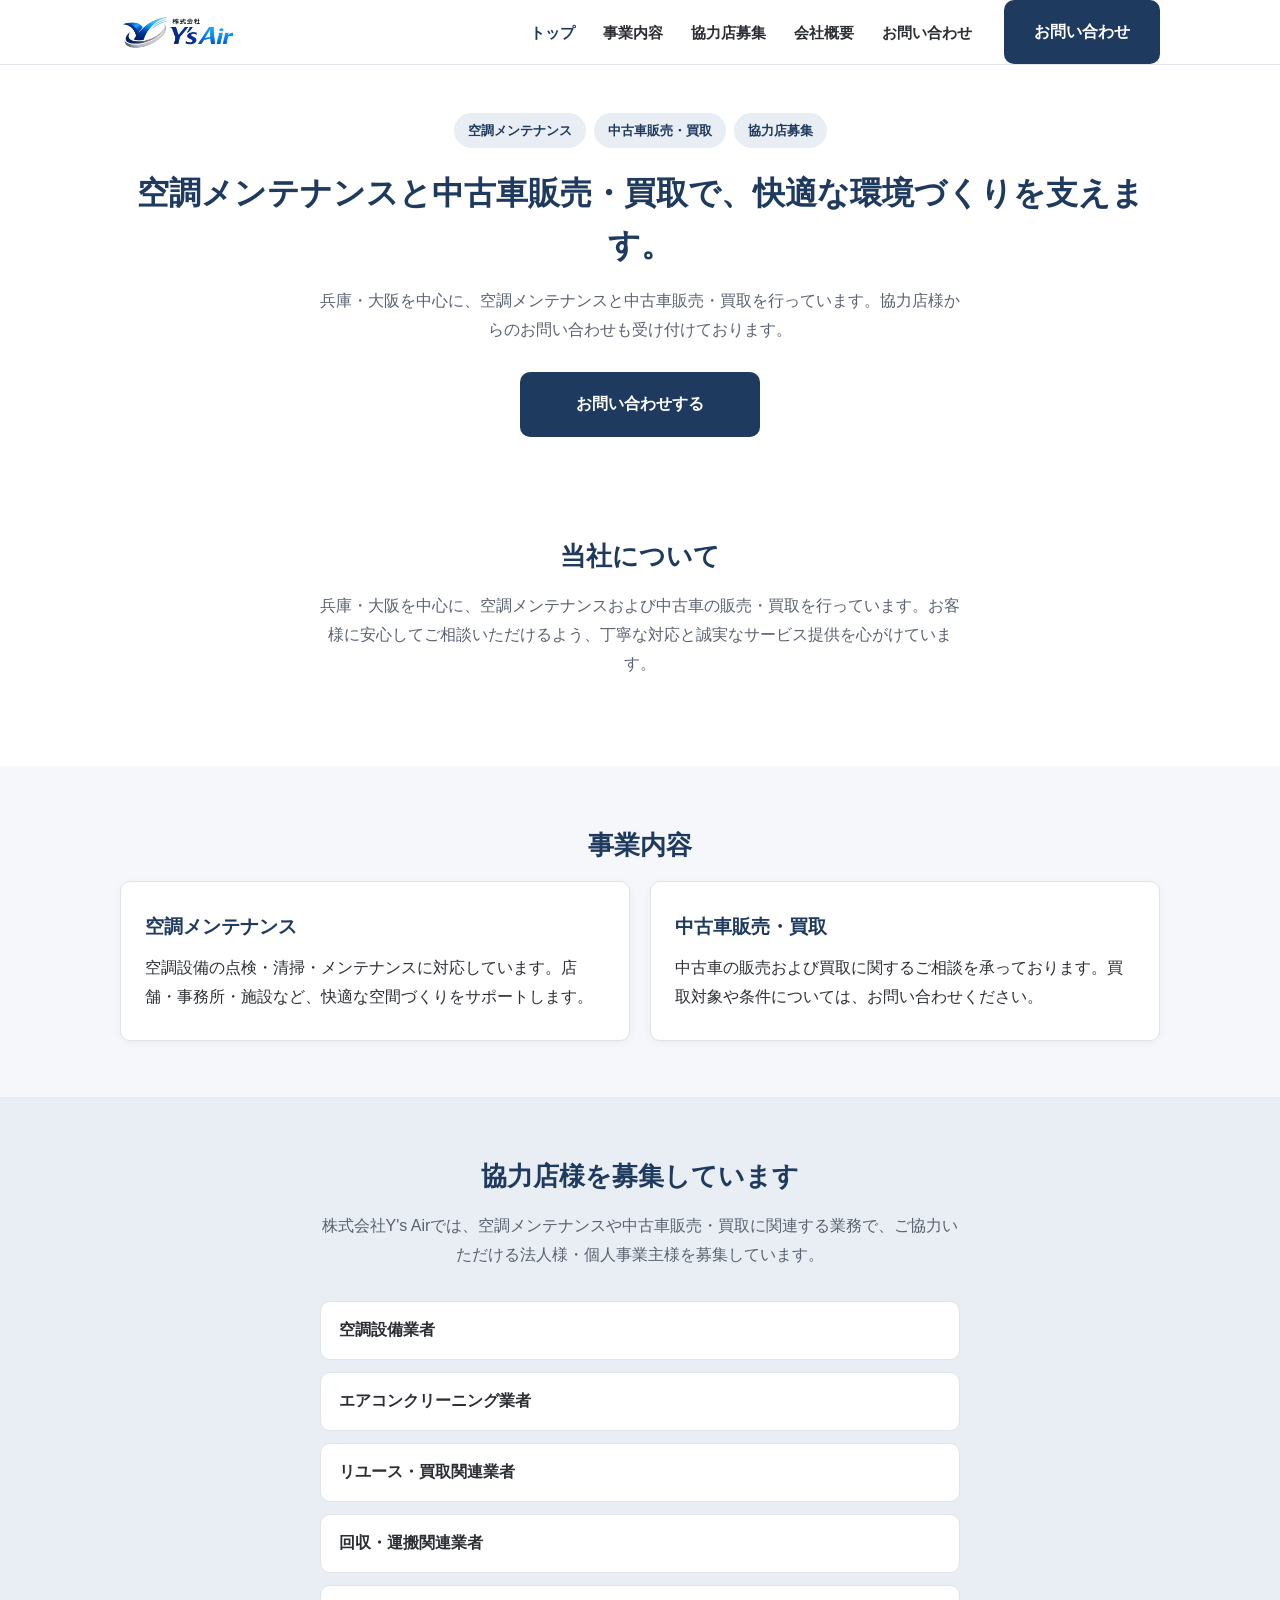
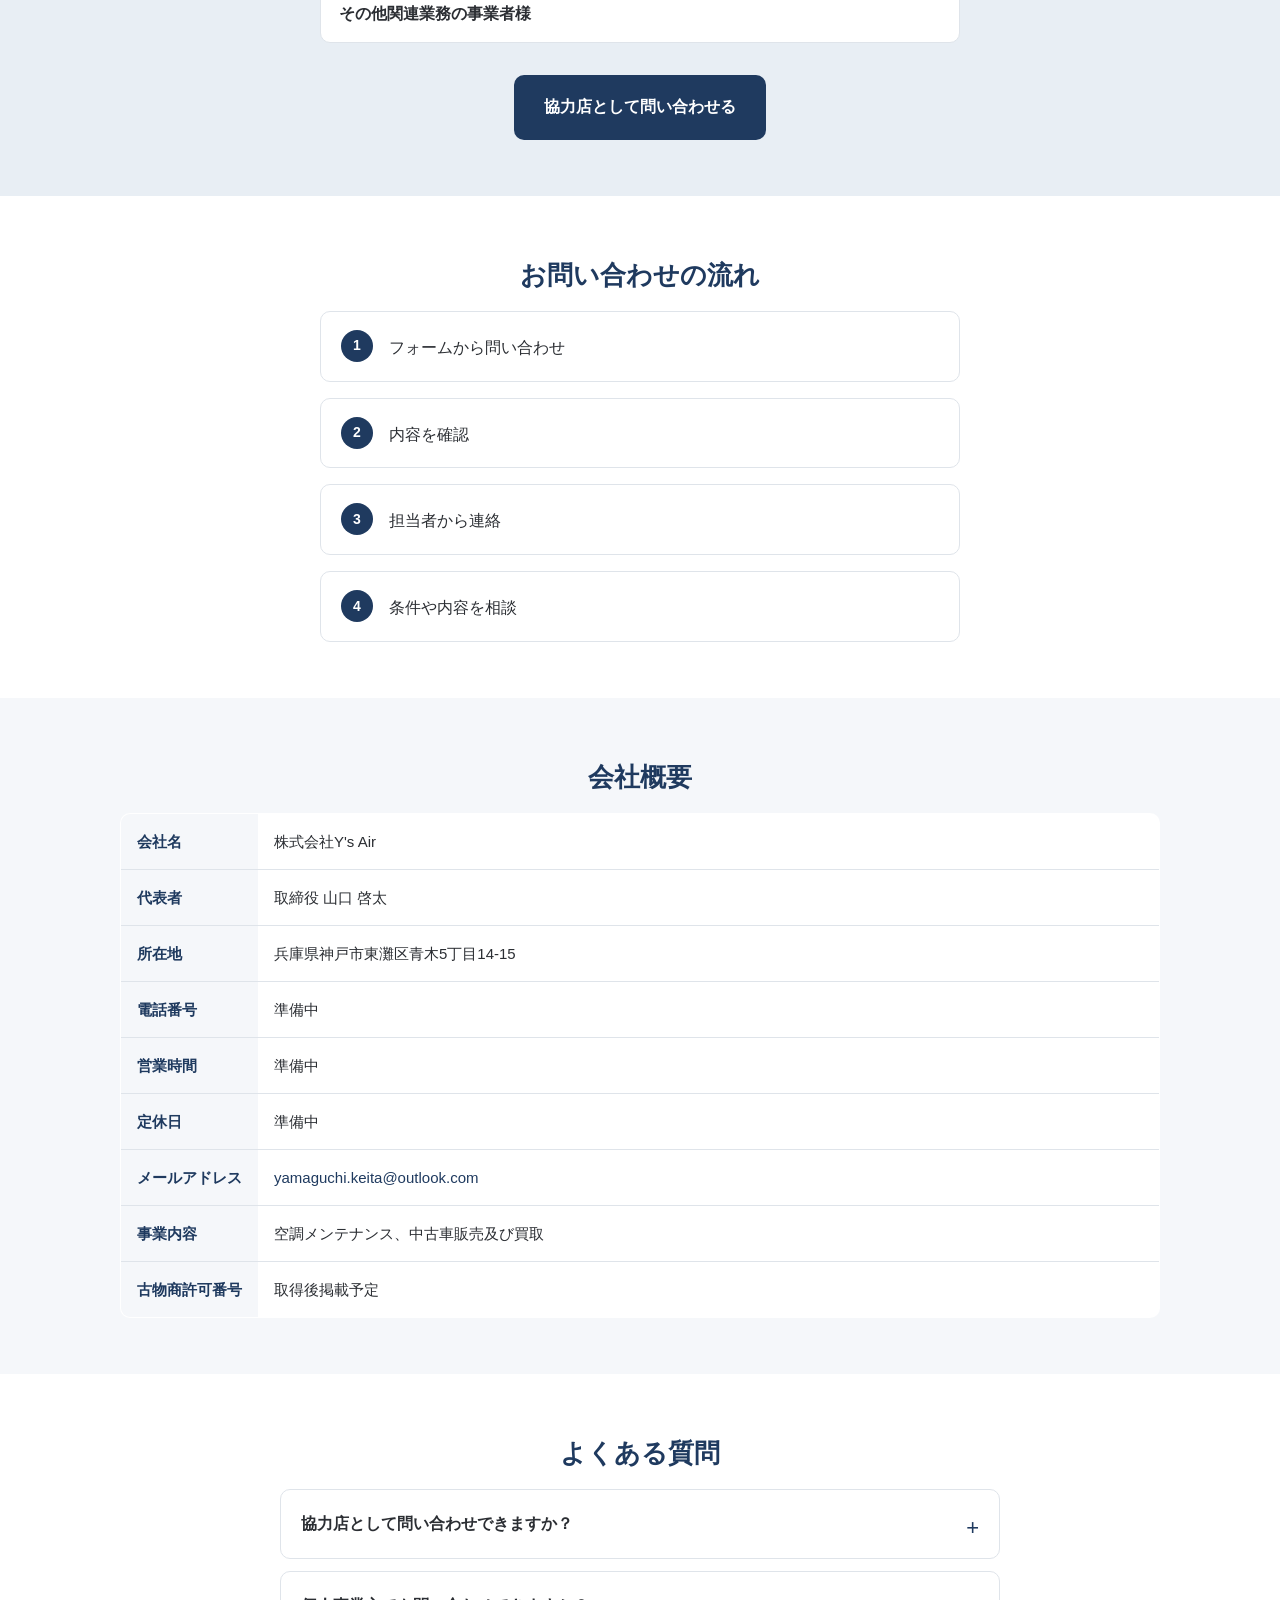
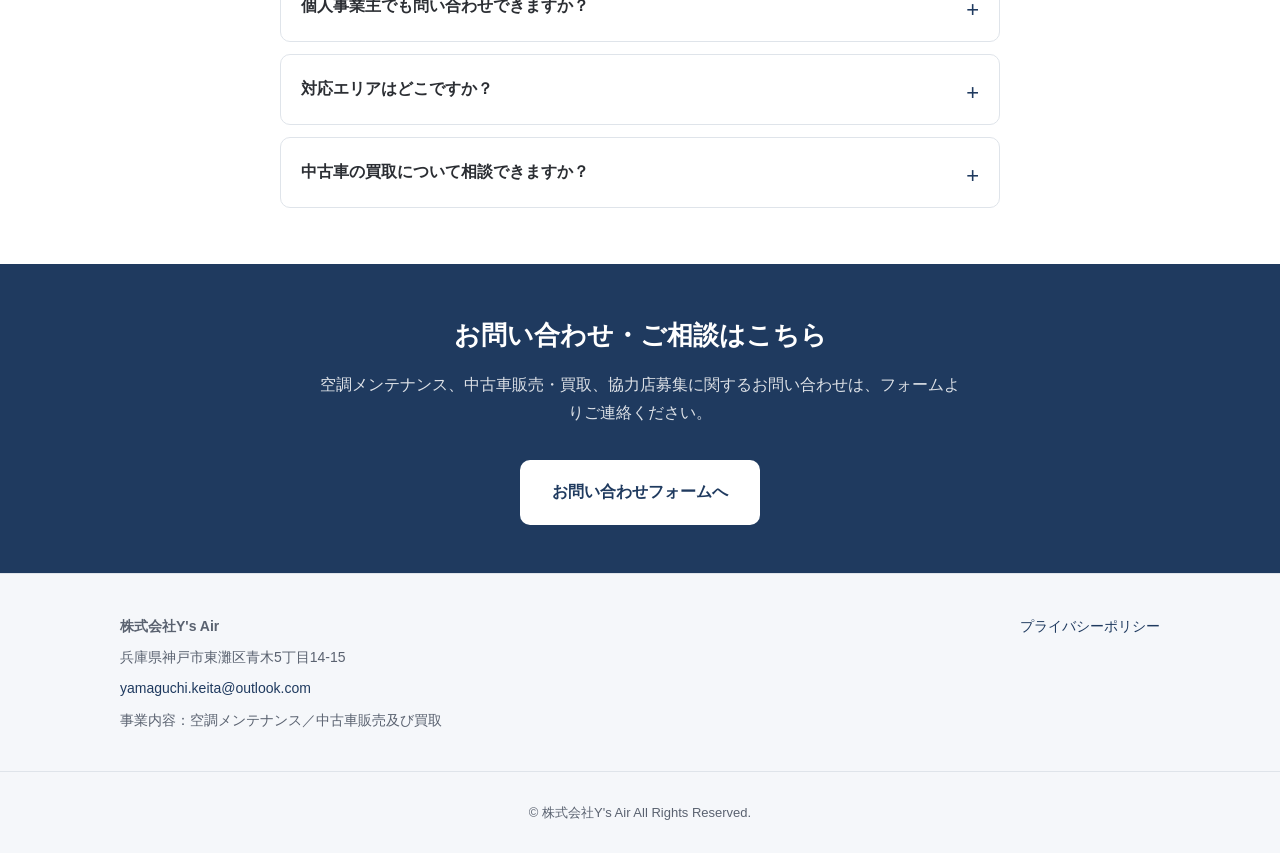
==== index.html @ 4b16b189 "Initial commit: replace 中古品 with 中古車" ====
<!DOCTYPE html>
<html lang="ja">
<head>
  <meta charset="UTF-8">
  <meta name="viewport" content="width=device-width, initial-scale=1">
  <title>株式会社Y's Air｜兵庫・大阪の空調メンテナンス・中古車販売買取</title>
  <meta name="description" content="株式会社Y's Airは、兵庫・大阪を中心に空調メンテナンスと中古車販売・買取を行う会社です。協力店様からのお問い合わせも受け付けております。">

  <meta property="og:type" content="website">
  <meta property="og:title" content="株式会社Y's Air｜兵庫・大阪の空調メンテナンス・中古車販売買取">
  <meta property="og:description" content="株式会社Y's Airは、兵庫・大阪を中心に空調メンテナンスと中古車販売・買取を行う会社です。協力店様からのお問い合わせも受け付けております。">
  <meta property="og:image" content="assets/logo.png">
  <meta property="og:locale" content="ja_JP">
  <!-- og:url はサイト公開後の正式なURLに変更してください -->
  <meta property="og:url" content="https://example.com/">

  <link rel="icon" href="assets/favicon-32.png" sizes="32x32" type="image/png">
  <link rel="apple-touch-icon" href="assets/apple-touch-icon.png">
  <link rel="stylesheet" href="css/style.css">
</head>
<body>

  <header class="header">
    <div class="container header__inner">
      <a href="index.html" class="logo">
        <img src="assets/logo.png" alt="株式会社Y's Air" class="logo__img" onerror="this.style.display='none'; this.nextElementSibling.style.display='inline'">
        <span class="logo__text" style="display:none;">株式会社Y's Air</span>
      </a>
      <button class="hamburger" id="hamburger" aria-label="メニューを開く" aria-controls="nav" aria-expanded="false">
        <span></span><span></span><span></span>
      </button>
      <nav class="nav" id="nav">
        <ul class="nav__list">
          <li><a href="index.html" aria-current="page">トップ</a></li>
          <li><a href="business.html">事業内容</a></li>
          <li><a href="partners.html">協力店募集</a></li>
          <li><a href="company.html">会社概要</a></li>
          <li><a href="contact.html">お問い合わせ</a></li>
        </ul>
        <a href="contact.html" class="btn btn--primary nav__cta">お問い合わせ</a>
      </nav>
    </div>
  </header>

  <main>

    <!-- 1. ファーストビュー -->
    <section class="hero">
      <div class="container">
        <ul class="hero__tags">
          <li>空調メンテナンス</li>
          <li>中古車販売・買取</li>
          <li>協力店募集</li>
        </ul>
        <h1 class="hero__title">空調メンテナンスと中古車販売・買取で、快適な環境づくりを支えます。</h1>
        <p class="hero__sub">兵庫・大阪を中心に、空調メンテナンスと中古車販売・買取を行っています。協力店様からのお問い合わせも受け付けております。</p>
        <div class="btn-group">
          <a href="contact.html" class="btn btn--primary">お問い合わせする</a>
        </div>
      </div>
    </section>

    <!-- 2. Y's Airについて -->
    <section class="section">
      <div class="container">
        <h2 class="section__title">当社について</h2>
        <p class="section__lead">
          兵庫・大阪を中心に、空調メンテナンスおよび中古車の販売・買取を行っています。お客様に安心してご相談いただけるよう、丁寧な対応と誠実なサービス提供を心がけています。
        </p>
      </div>
    </section>

    <!-- 3. 事業内容 -->
    <section class="section section--alt">
      <div class="container">
        <h2 class="section__title">事業内容</h2>
        <div class="cards">
          <div class="card">
            <h3 class="card__title">空調メンテナンス</h3>
            <p class="card__text">空調設備の点検・清掃・メンテナンスに対応しています。店舗・事務所・施設など、快適な空間づくりをサポートします。</p>
          </div>
          <div class="card">
            <h3 class="card__title">中古車販売・買取</h3>
            <p class="card__text">中古車の販売および買取に関するご相談を承っております。買取対象や条件については、お問い合わせください。</p>
          </div>
        </div>
      </div>
    </section>

    <!-- 4. 協力店募集 -->
    <section class="section section--highlight">
      <div class="container">
        <h2 class="section__title">協力店様を募集しています</h2>
        <p class="section__lead">
          株式会社Y's Airでは、空調メンテナンスや中古車販売・買取に関連する業務で、ご協力いただける法人様・個人事業主様を募集しています。
        </p>
        <ul class="target-list">
          <li>空調設備業者</li>
          <li>エアコンクリーニング業者</li>
          <li>リユース・買取関連業者</li>
          <li>回収・運搬関連業者</li>
          <li>その他関連業務の事業者様</li>
        </ul>
        <div class="btn-group" style="margin-top:32px;">
          <a href="partners.html" class="btn btn--primary">協力店として問い合わせる</a>
        </div>
      </div>
    </section>

    <!-- 5. お問い合わせの流れ -->
    <section class="section">
      <div class="container">
        <h2 class="section__title">お問い合わせの流れ</h2>
        <ol class="steps">
          <li class="step">
            <span class="step__num">1</span>
            <p class="step__text">フォームから問い合わせ</p>
          </li>
          <li class="step">
            <span class="step__num">2</span>
            <p class="step__text">内容を確認</p>
          </li>
          <li class="step">
            <span class="step__num">3</span>
            <p class="step__text">担当者から連絡</p>
          </li>
          <li class="step">
            <span class="step__num">4</span>
            <p class="step__text">条件や内容を相談</p>
          </li>
        </ol>
      </div>
    </section>

    <!-- 6. 会社概要 -->
    <section class="section section--alt">
      <div class="container">
        <h2 class="section__title">会社概要</h2>
        <div class="table-wrap">
          <table class="info-table">
            <tbody>
              <tr>
                <th>会社名</th>
                <td>株式会社Y's Air</td>
              </tr>
              <tr>
                <th>代表者</th>
                <td>取締役 山口 啓太</td>
              </tr>
              <tr>
                <th>所在地</th>
                <td>兵庫県神戸市東灘区青木5丁目14-15</td>
              </tr>
              <tr>
                <th>電話番号</th>
                <td><span data-config="phone">準備中</span></td>
              </tr>
              <tr>
                <th>営業時間</th>
                <td><span data-config="businessHours">準備中</span></td>
              </tr>
              <tr>
                <th>定休日</th>
                <td><span data-config="closedDay">準備中</span></td>
              </tr>
              <tr>
                <th>メールアドレス</th>
                <td><a href="mailto:yamaguchi.keita@outlook.com">yamaguchi.keita@outlook.com</a></td>
              </tr>
              <tr>
                <th>事業内容</th>
                <td>空調メンテナンス、中古車販売及び買取</td>
              </tr>
              <tr>
                <th>古物商許可番号</th>
                <td><span data-config="licenseNumber">取得後掲載予定</span></td>
              </tr>
            </tbody>
          </table>
        </div>
      </div>
    </section>

    <!-- 7. よくある質問 -->
    <section class="section">
      <div class="container">
        <h2 class="section__title">よくある質問</h2>
        <div class="faq">
          <details class="faq-item">
            <summary>協力店として問い合わせできますか？</summary>
            <p>はい。お問い合わせフォームで「協力店募集について」を選択してご連絡ください。</p>
          </details>
          <details class="faq-item">
            <summary>個人事業主でも問い合わせできますか？</summary>
            <p>はい。法人様・個人事業主様どちらもお問い合わせいただけます。</p>
          </details>
          <details class="faq-item">
            <summary>対応エリアはどこですか？</summary>
            <p>兵庫県・大阪府を中心に対応しております。詳細はお問い合わせください。</p>
          </details>
          <details class="faq-item">
            <summary>中古車の買取について相談できますか？</summary>
            <p>はい。内容を確認のうえ、個別にご案内いたします。</p>
          </details>
        </div>
      </div>
    </section>

    <!-- 8. お問い合わせCTA -->
    <section class="cta-banner">
      <div class="container">
        <h2 class="section__title">お問い合わせ・ご相談はこちら</h2>
        <p class="section__lead">空調メンテナンス、中古車販売・買取、協力店募集に関するお問い合わせは、フォームよりご連絡ください。</p>
        <div class="btn-group">
          <a href="contact.html" class="btn btn--primary">お問い合わせフォームへ</a>
        </div>
      </div>
    </section>

  </main>

  <footer class="footer">
    <div class="container footer__inner">
      <div class="footer__col">
        <p class="footer__name">株式会社Y's Air</p>
        <p>兵庫県神戸市東灘区青木5丁目14-15</p>
        <p><a href="mailto:yamaguchi.keita@outlook.com">yamaguchi.keita@outlook.com</a></p>
        <p>事業内容：空調メンテナンス／中古車販売及び買取</p>
      </div>
      <div class="footer__col footer__links">
        <p><a href="privacy.html">プライバシーポリシー</a></p>
      </div>
    </div>
    <div class="footer__bottom">
      <p>&copy; 株式会社Y's Air All Rights Reserved.</p>
    </div>
  </footer>

  <script src="js/site-config.js"></script>
  <script src="js/main.js"></script>
</body>
</html>
---- css/style.css ----
/* ==========================================================================
   株式会社Y's Air コーポレートサイト 共通スタイル
   配色・余白・文字サイズを調整する場合は、このファイルを編集してください。
   ========================================================================== */

:root {
  --color-navy: #1f3a5f;
  --color-navy-dark: #16293f;
  --color-blue-gray: #e8eef4;
  --color-bg-sub: #f5f7fa;
  --color-bg: #ffffff;
  --color-text: #2b2e33;
  --color-text-light: #5a6270;
  --color-border: #dfe4ea;
  --radius: 10px;
  --max-width: 1080px;
}

* {
  box-sizing: border-box;
}

html {
  scroll-behavior: smooth;
}

body {
  margin: 0;
  font-family: -apple-system, BlinkMacSystemFont, "Hiragino Kaku Gothic ProN",
    "Hiragino Sans", "Noto Sans JP", Meiryo, sans-serif;
  font-size: 16px;
  line-height: 1.8;
  color: var(--color-text);
  background: var(--color-bg);
  -webkit-font-smoothing: antialiased;
}

img {
  max-width: 100%;
  display: block;
}

a {
  color: var(--color-navy);
  text-decoration: none;
}

a:hover {
  text-decoration: underline;
}

.container {
  max-width: var(--max-width);
  margin: 0 auto;
  padding: 0 20px;
}

/* ==========================================================================
   ヘッダー・ナビゲーション
   ========================================================================== */

.header {
  position: sticky;
  top: 0;
  z-index: 100;
  background: var(--color-bg);
  border-bottom: 1px solid var(--color-border);
}

.header__inner {
  display: flex;
  align-items: center;
  justify-content: space-between;
  height: 64px;
  gap: 16px;
}

.logo {
  display: flex;
  align-items: center;
  gap: 8px;
  font-weight: 700;
  font-size: 17px;
  color: var(--color-navy);
  min-width: 0;
}

.logo__img {
  height: 36px;
  width: auto;
}

.logo__text {
  white-space: nowrap;
  overflow: hidden;
  text-overflow: ellipsis;
}

.hamburger {
  display: flex;
  flex-direction: column;
  justify-content: center;
  align-items: center;
  gap: 5px;
  width: 44px;
  height: 44px;
  border: none;
  background: none;
  cursor: pointer;
  padding: 8px;
  flex: none;
}

.hamburger span {
  display: block;
  height: 2px;
  width: 22px;
  background: var(--color-navy);
  border-radius: 1px;
}

.nav {
  position: fixed;
  top: 64px;
  left: 0;
  right: 0;
  background: var(--color-bg);
  border-bottom: 1px solid var(--color-border);
  padding: 16px 20px 24px;
  transform: translateY(-8px);
  opacity: 0;
  visibility: hidden;
  transition: opacity 0.2s ease, transform 0.2s ease, visibility 0.2s;
  max-height: calc(100vh - 64px);
  overflow-y: auto;
}

.nav.is-open {
  opacity: 1;
  visibility: visible;
  transform: translateY(0);
}

.nav__list {
  list-style: none;
  margin: 0 0 16px;
  padding: 0;
  display: flex;
  flex-direction: column;
  gap: 4px;
}

.nav__list a {
  display: block;
  padding: 12px 4px;
  font-size: 16px;
  font-weight: 600;
  color: var(--color-text);
  border-bottom: 1px solid var(--color-border);
}

.nav__list a[aria-current="page"] {
  color: var(--color-navy);
}

.nav__cta {
  display: block;
  text-align: center;
}

@media (min-width: 900px) {
  .hamburger {
    display: none;
  }

  .nav {
    position: static;
    opacity: 1;
    visibility: visible;
    transform: none;
    border-bottom: none;
    padding: 0;
    max-height: none;
    display: flex;
    align-items: center;
    gap: 32px;
    background: none;
  }

  .nav__list {
    flex-direction: row;
    gap: 28px;
    margin: 0;
  }

  .nav__list a {
    padding: 4px 0;
    font-size: 15px;
    border-bottom: none;
  }

  .nav__cta {
    padding: 10px 22px;
  }
}

/* ==========================================================================
   ボタン
   ========================================================================== */

.btn {
  display: inline-block;
  padding: 16px 28px;
  border-radius: var(--radius);
  font-weight: 700;
  font-size: 16px;
  text-align: center;
  text-decoration: none;
  border: 2px solid transparent;
  transition: background-color 0.15s ease, color 0.15s ease,
    border-color 0.15s ease;
}

.btn:hover {
  text-decoration: none;
}

.btn--primary {
  background: var(--color-navy);
  color: #ffffff;
}

.btn--primary:hover {
  background: var(--color-navy-dark);
}

.btn--secondary {
  background: #ffffff;
  color: var(--color-navy);
  border-color: var(--color-navy);
}

.btn--secondary:hover {
  background: var(--color-blue-gray);
}

.btn--block {
  display: block;
  width: 100%;
}

.btn-group {
  display: flex;
  flex-direction: column;
  gap: 12px;
}

@media (min-width: 600px) {
  .btn-group {
    flex-direction: row;
    justify-content: center;
  }

  .btn-group .btn {
    flex: 1;
  }

  .btn-group .btn:only-child {
    flex: none;
    min-width: 240px;
  }
}

/* ==========================================================================
   ファーストビュー（ヒーロー）
   ========================================================================== */

.hero {
  padding: 48px 0 40px;
  text-align: center;
}

.hero__tags {
  display: flex;
  flex-wrap: wrap;
  justify-content: center;
  gap: 8px;
  margin: 0 0 20px;
  padding: 0;
  list-style: none;
}

.hero__tags li {
  background: var(--color-blue-gray);
  color: var(--color-navy);
  font-size: 13px;
  font-weight: 600;
  padding: 6px 14px;
  border-radius: 999px;
}

.hero__title {
  font-size: 24px;
  line-height: 1.6;
  font-weight: 800;
  margin: 0 0 16px;
  color: var(--color-navy);
}

.hero__sub {
  font-size: 16px;
  color: var(--color-text-light);
  margin: 0 0 28px;
  max-width: 640px;
  margin-left: auto;
  margin-right: auto;
}

@media (min-width: 700px) {
  .hero__title {
    font-size: 32px;
  }
}

/* ==========================================================================
   セクション共通
   ========================================================================== */

.section {
  padding: 56px 0;
}

.section--alt {
  background: var(--color-bg-sub);
}

.section--highlight {
  background: var(--color-blue-gray);
}

.section__title {
  font-size: 22px;
  font-weight: 800;
  margin: 0 0 12px;
  color: var(--color-navy);
  text-align: center;
}

.section__lead {
  font-size: 16px;
  color: var(--color-text-light);
  text-align: center;
  max-width: 640px;
  margin: 0 auto 32px;
}

@media (min-width: 700px) {
  .section__title {
    font-size: 26px;
  }
}

/* ==========================================================================
   カード
   ========================================================================== */

.cards {
  display: grid;
  gap: 20px;
  grid-template-columns: 1fr;
}

@media (min-width: 700px) {
  .cards {
    grid-template-columns: repeat(2, 1fr);
  }
}

.card {
  background: #ffffff;
  border: 1px solid var(--color-border);
  border-radius: var(--radius);
  padding: 28px 24px;
  box-shadow: 0 2px 8px rgba(31, 58, 95, 0.05);
}

.card__title {
  font-size: 19px;
  font-weight: 700;
  margin: 0 0 10px;
  color: var(--color-navy);
}

.card__text {
  margin: 0;
  color: var(--color-text);
}

/* ==========================================================================
   募集対象リスト
   ========================================================================== */

.target-list {
  list-style: none;
  margin: 0 auto;
  padding: 0;
  max-width: 640px;
  display: grid;
  gap: 12px;
}

.target-list li {
  background: #ffffff;
  border: 1px solid var(--color-border);
  border-radius: var(--radius);
  padding: 14px 18px;
  font-weight: 600;
}

/* ==========================================================================
   お問い合わせの流れ（ステップ）
   ========================================================================== */

.steps {
  list-style: none;
  padding: 0;
  margin: 0 auto;
  display: grid;
  gap: 16px;
  max-width: 640px;
}

.step {
  display: flex;
  gap: 16px;
  align-items: flex-start;
  background: #ffffff;
  border: 1px solid var(--color-border);
  border-radius: var(--radius);
  padding: 18px 20px;
}

.step__num {
  flex: none;
  width: 32px;
  height: 32px;
  border-radius: 50%;
  background: var(--color-navy);
  color: #ffffff;
  display: flex;
  align-items: center;
  justify-content: center;
  font-weight: 700;
  font-size: 14px;
}

.step__text {
  margin: 4px 0 0;
}

/* ==========================================================================
   表（会社概要など）
   ========================================================================== */

.table-wrap {
  overflow-x: auto;
}

.info-table {
  width: 100%;
  border-collapse: collapse;
  background: #ffffff;
  border: 1px solid var(--color-border);
  border-radius: var(--radius);
  overflow: hidden;
}

.info-table th,
.info-table td {
  text-align: left;
  padding: 14px 16px;
  border-bottom: 1px solid var(--color-border);
  font-size: 15px;
  vertical-align: top;
}

.info-table tr:last-child th,
.info-table tr:last-child td {
  border-bottom: none;
}

.info-table th {
  width: 9em;
  white-space: nowrap;
  color: var(--color-navy);
  font-weight: 700;
  background: var(--color-bg-sub);
}

/* ==========================================================================
   よくある質問
   ========================================================================== */

.faq {
  max-width: 720px;
  margin: 0 auto;
  display: grid;
  gap: 12px;
}

.faq-item {
  background: #ffffff;
  border: 1px solid var(--color-border);
  border-radius: var(--radius);
  padding: 4px 20px;
}

.faq-item summary {
  cursor: pointer;
  font-weight: 700;
  padding: 16px 0;
  list-style: none;
  position: relative;
  padding-right: 28px;
}

.faq-item summary::-webkit-details-marker {
  display: none;
}

.faq-item summary::after {
  content: "+";
  position: absolute;
  right: 0;
  top: 14px;
  font-size: 22px;
  color: var(--color-navy);
  font-weight: 400;
}

.faq-item[open] summary::after {
  content: "\2212";
}

.faq-item p {
  margin: 0 0 16px;
  color: var(--color-text-light);
}

/* ==========================================================================
   お問い合わせCTAバナー
   ========================================================================== */

.cta-banner {
  background: var(--color-navy);
  color: #ffffff;
  padding: 48px 0;
  text-align: center;
}

.cta-banner .section__title,
.cta-banner .section__lead {
  color: #ffffff;
}

.cta-banner .section__lead {
  color: rgba(255, 255, 255, 0.85);
}

.cta-banner .btn-group {
  max-width: 360px;
  margin: 0 auto;
}

.cta-banner .btn--primary {
  background: #ffffff;
  color: var(--color-navy);
}

.cta-banner .btn--primary:hover {
  background: var(--color-blue-gray);
}

/* ==========================================================================
   ページ見出し（下層ページ用）
   ========================================================================== */

.page-hero {
  padding: 40px 0 32px;
  text-align: center;
}

.page-hero__title {
  font-size: 26px;
  font-weight: 800;
  color: var(--color-navy);
  margin: 0 0 8px;
}

.page-hero__lead {
  color: var(--color-text-light);
  margin: 0 auto;
  max-width: 640px;
}

/* ==========================================================================
   プライバシーポリシー
   ========================================================================== */

.policy h2 {
  font-size: 19px;
  color: var(--color-navy);
  margin: 32px 0 12px;
}

.policy p,
.policy li {
  color: var(--color-text);
}

.policy ul {
  padding-left: 1.4em;
}

.note {
  font-size: 13px;
  color: var(--color-text-light);
}

/* ==========================================================================
   フッター
   ========================================================================== */

.footer {
  background: var(--color-bg-sub);
  border-top: 1px solid var(--color-border);
  padding: 40px 0 0;
  margin-top: 0;
}

.footer__inner {
  display: flex;
  flex-direction: column;
  gap: 24px;
}

.footer__name {
  font-weight: 700;
  font-size: 17px;
  color: var(--color-navy);
  margin: 0 0 8px;
}

.footer__inner p {
  margin: 0 0 6px;
  font-size: 14px;
  color: var(--color-text-light);
}

.footer__links a {
  font-size: 14px;
}

.footer__bottom {
  margin-top: 32px;
  padding: 16px 0;
  border-top: 1px solid var(--color-border);
  text-align: center;
  font-size: 13px;
  color: var(--color-text-light);
}

@media (min-width: 700px) {
  .footer__inner {
    flex-direction: row;
    justify-content: space-between;
  }
}
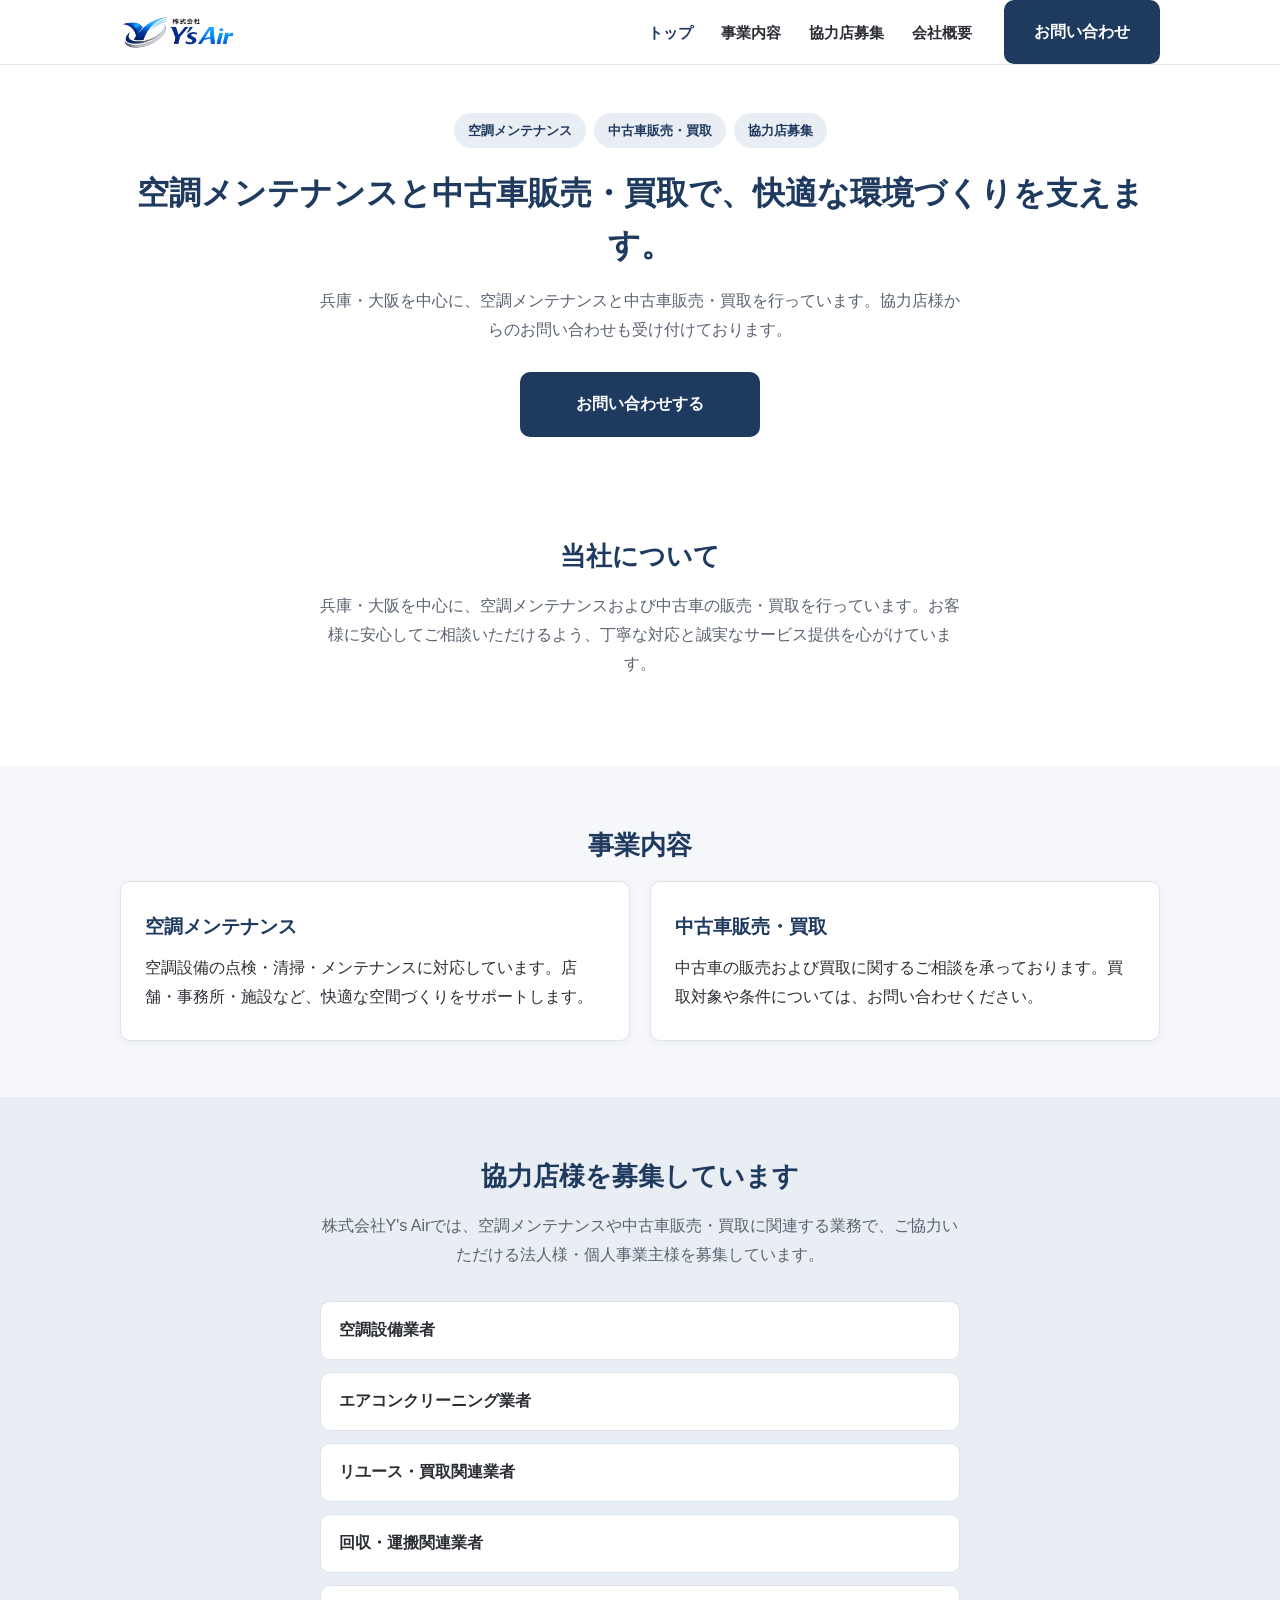
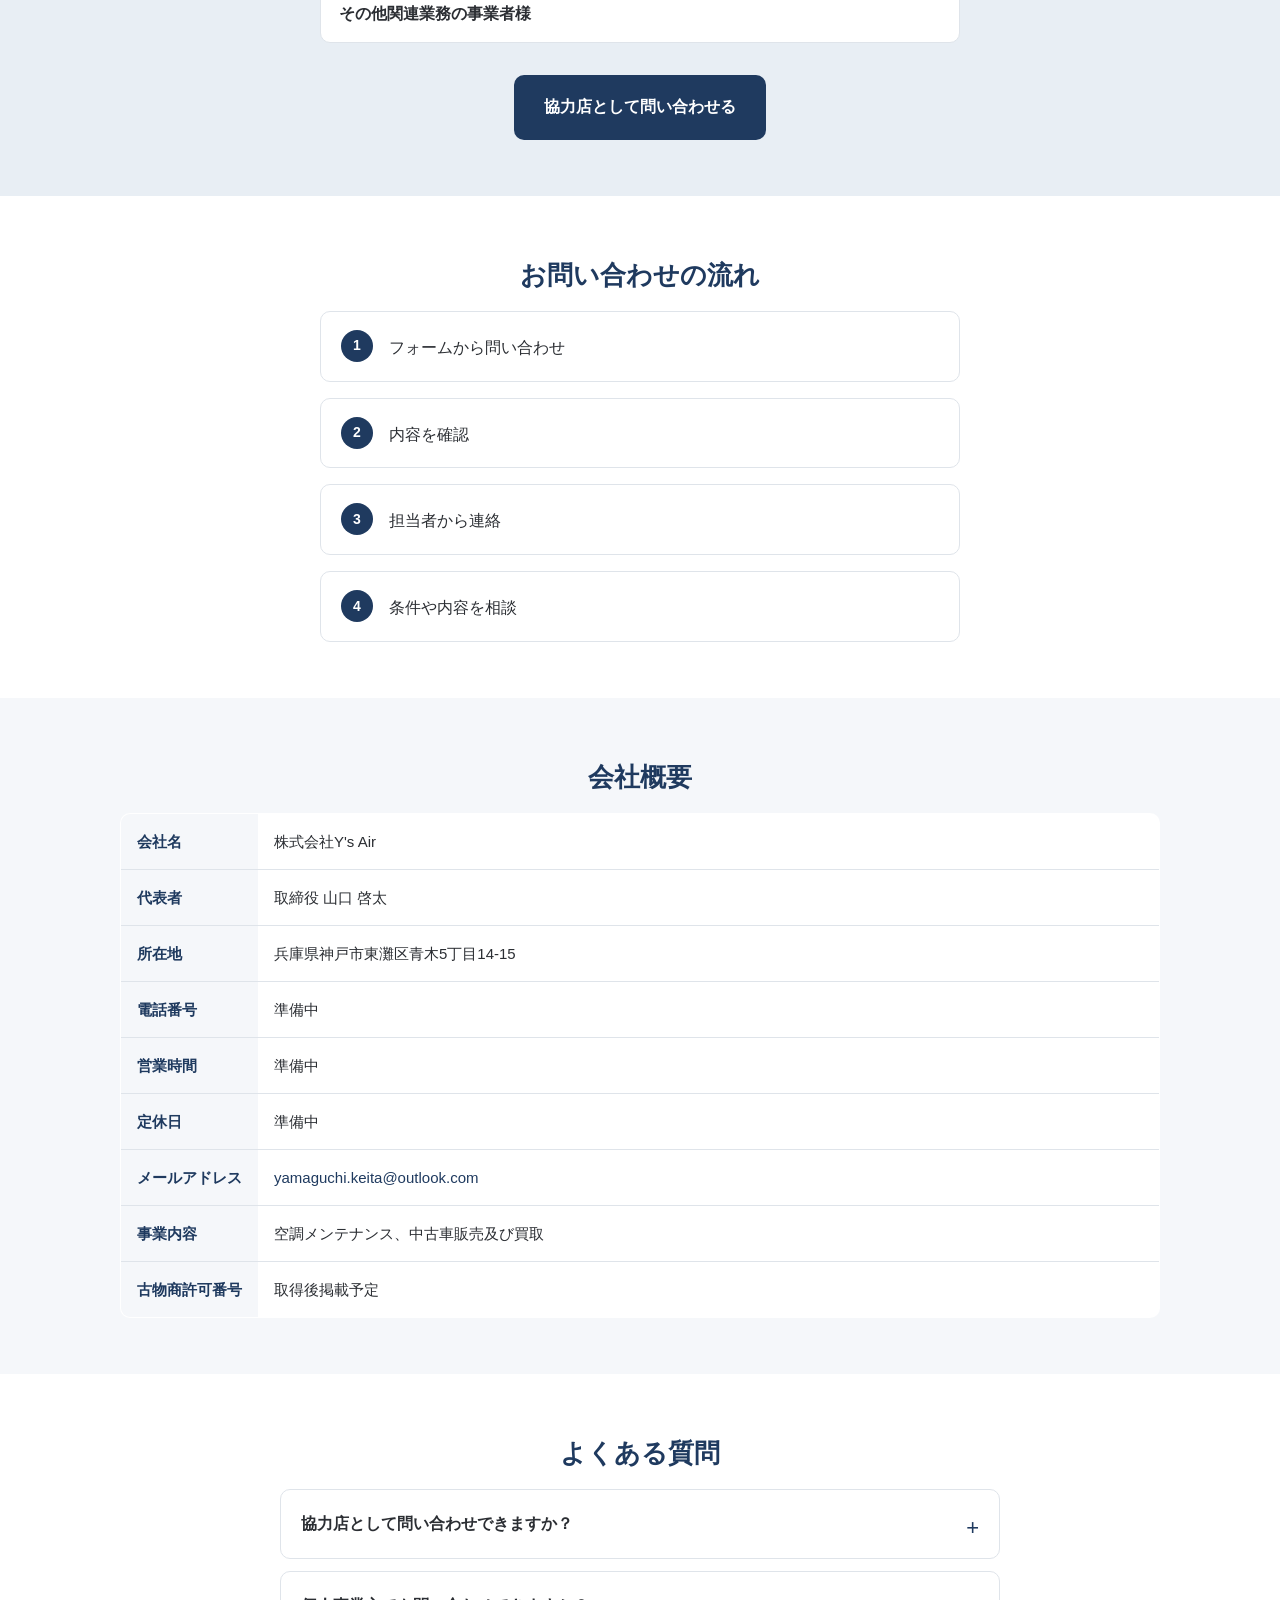
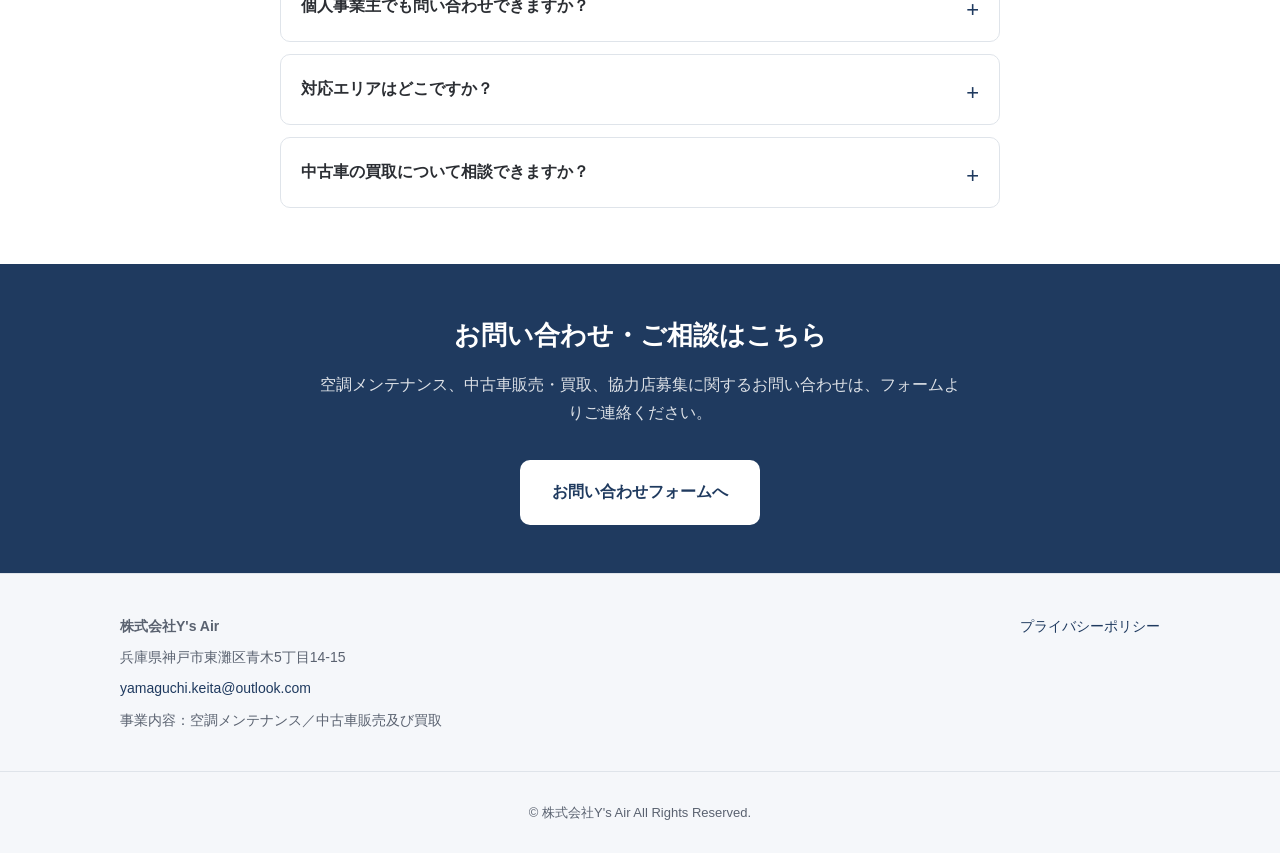
==== commit 3b41bd79: "ヘッダーのお問い合わせ重複を削除" ====
--- a/index.html
+++ b/index.html
@@ -35,7 +35,6 @@
           <li><a href="business.html">事業内容</a></li>
           <li><a href="partners.html">協力店募集</a></li>
           <li><a href="company.html">会社概要</a></li>
-          <li><a href="contact.html">お問い合わせ</a></li>
         </ul>
         <a href="contact.html" class="btn btn--primary nav__cta">お問い合わせ</a>
       </nav>
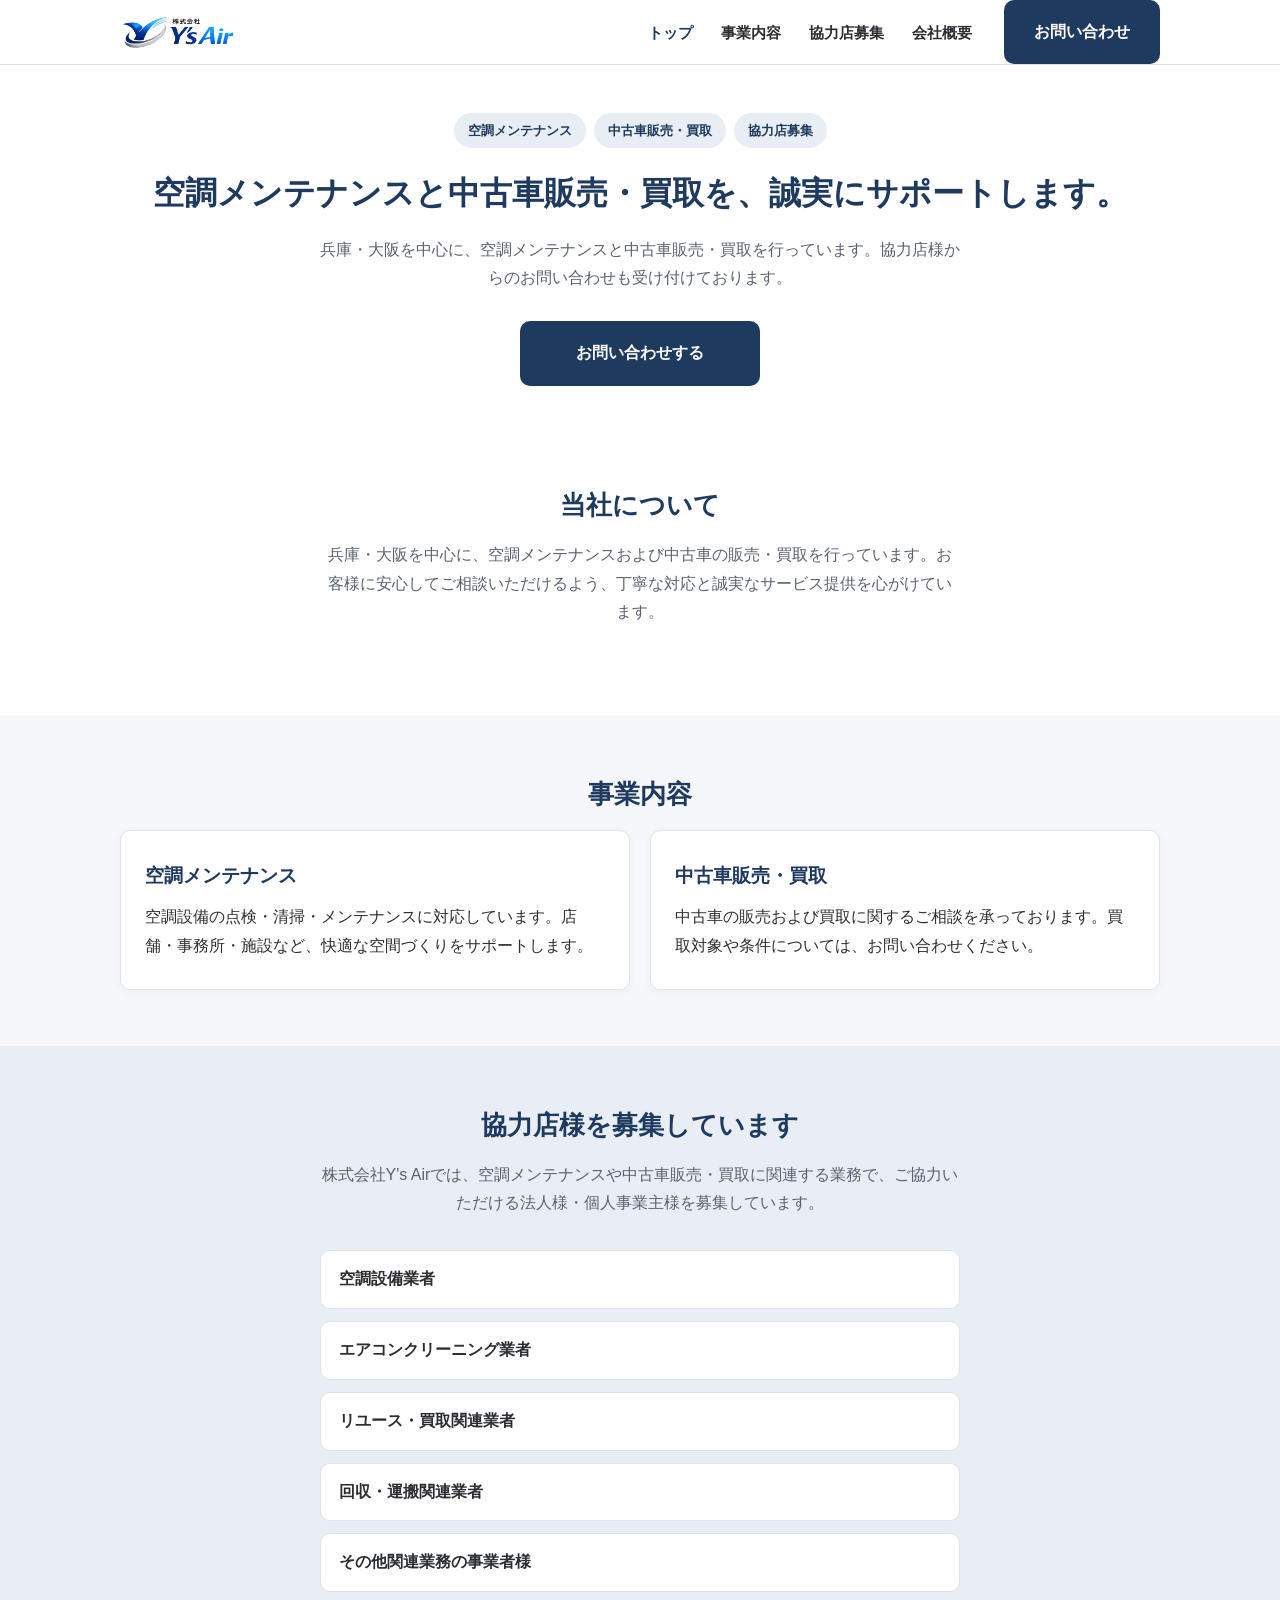
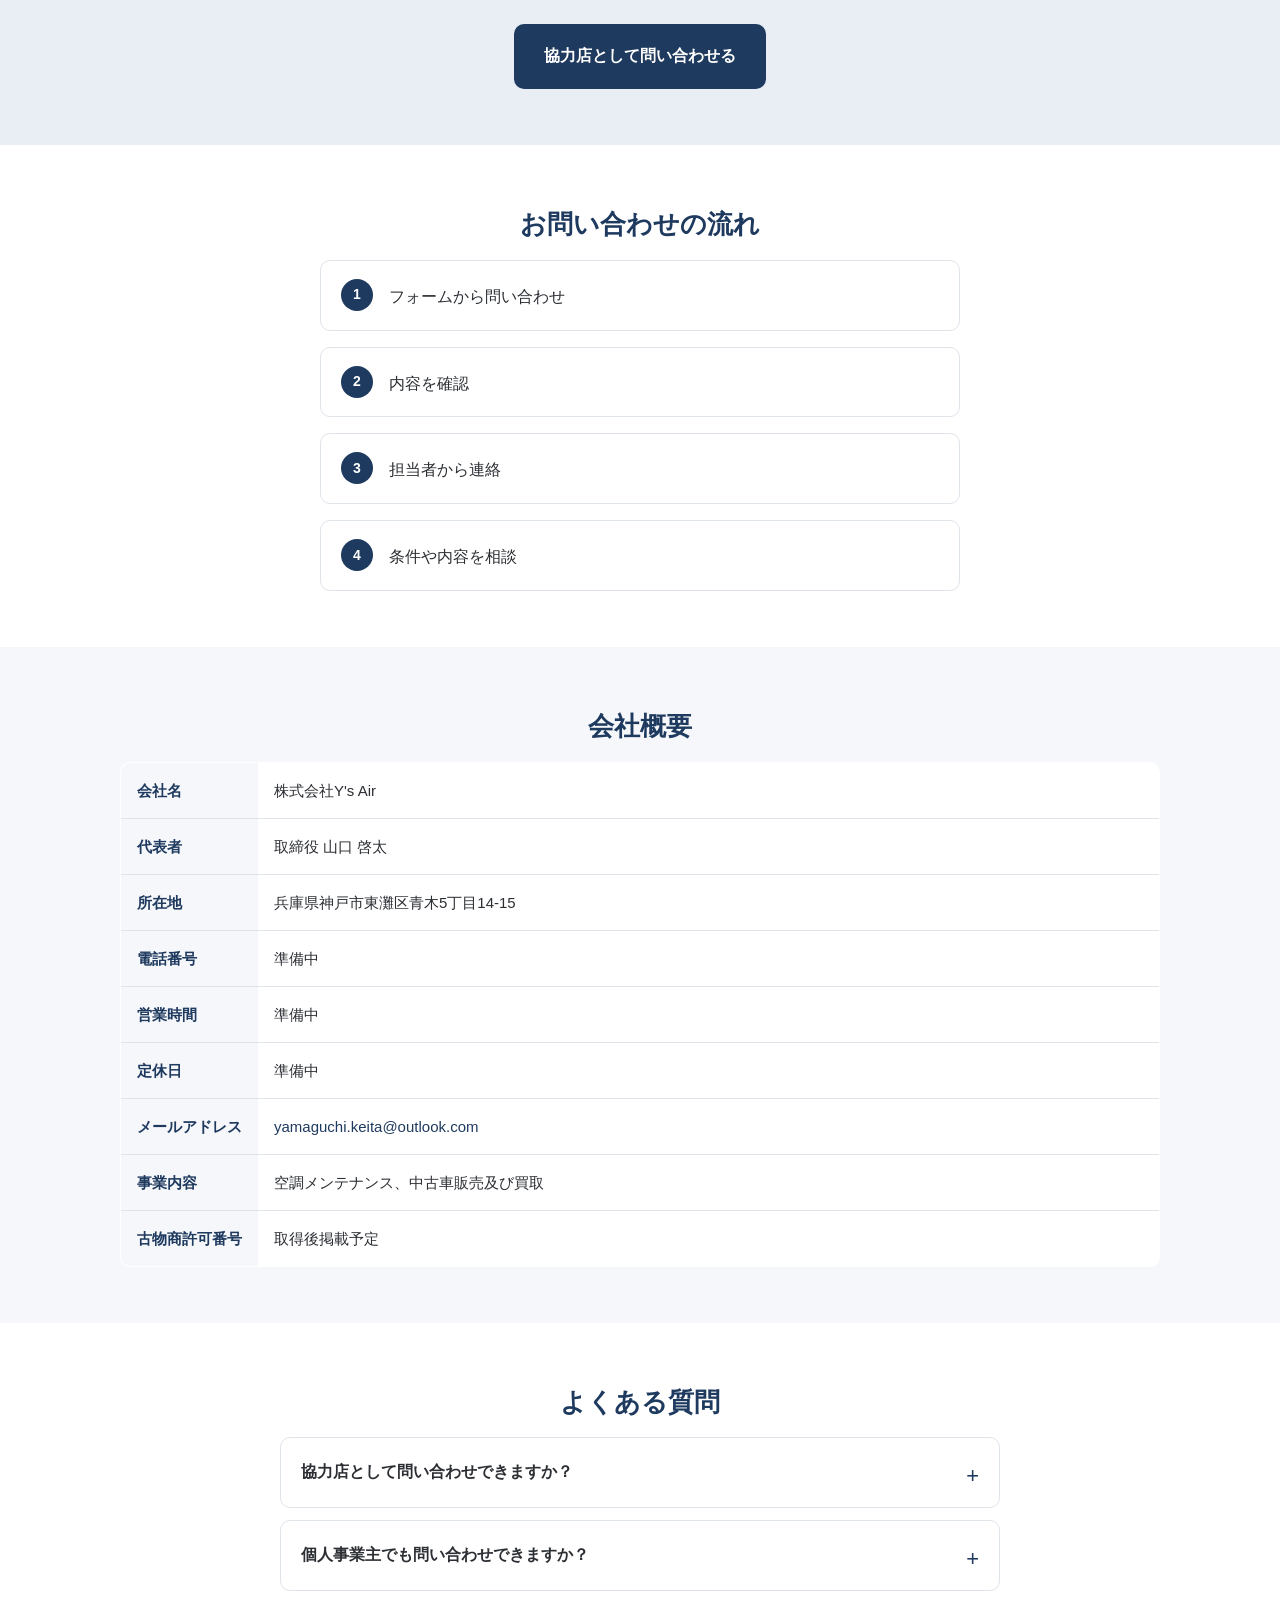
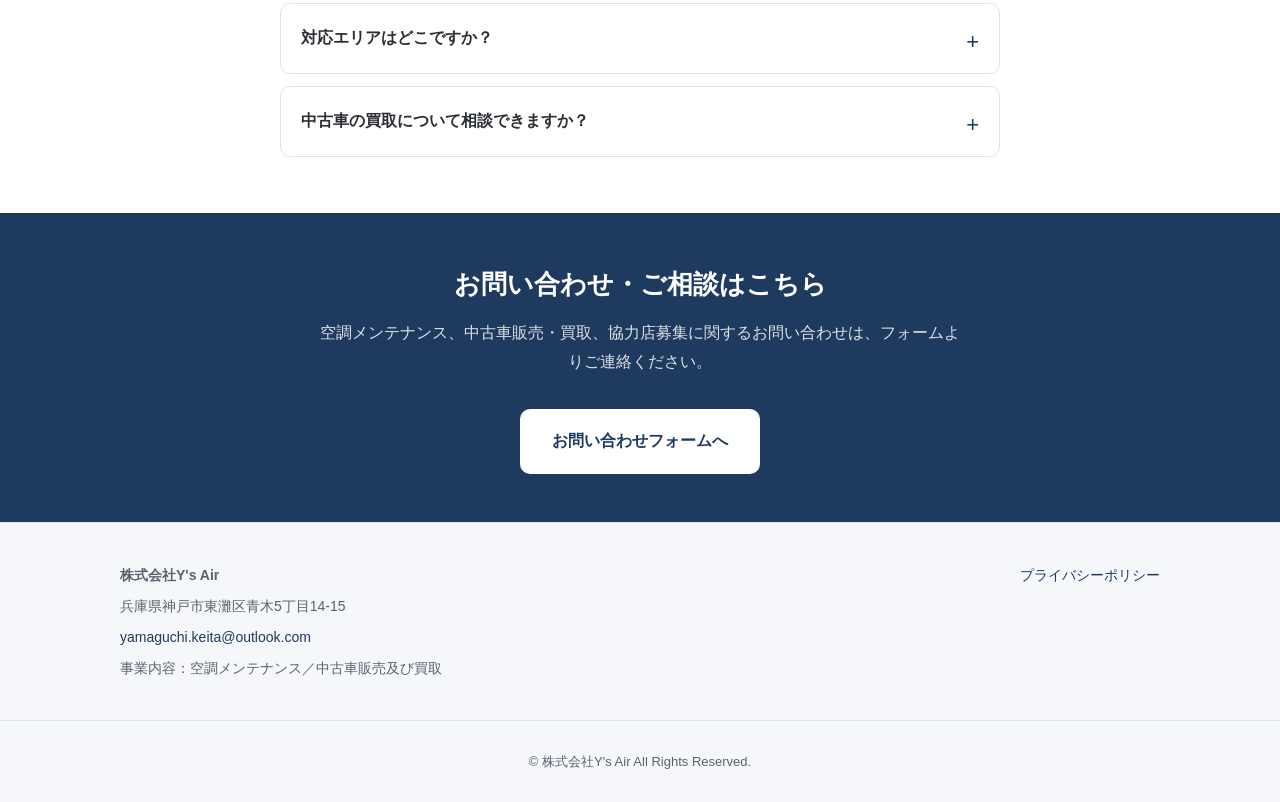
==== commit 3e73d71d: "ヒーローのキャッチコピーを修正" ====
--- a/index.html
+++ b/index.html
@@ -51,7 +51,7 @@
           <li>中古車販売・買取</li>
           <li>協力店募集</li>
         </ul>
-        <h1 class="hero__title">空調メンテナンスと中古車販売・買取で、快適な環境づくりを支えます。</h1>
+        <h1 class="hero__title">空調メンテナンスと中古車販売・買取を、誠実にサポートします。</h1>
         <p class="hero__sub">兵庫・大阪を中心に、空調メンテナンスと中古車販売・買取を行っています。協力店様からのお問い合わせも受け付けております。</p>
         <div class="btn-group">
           <a href="contact.html" class="btn btn--primary">お問い合わせする</a>
--- a/css/style.css
+++ b/css/style.css
@@ -305,6 +305,7 @@
   font-weight: 800;
   margin: 0 0 16px;
   color: var(--color-navy);
+  text-wrap: balance;
 }
 
 .hero__sub {
@@ -314,12 +315,14 @@
   max-width: 640px;
   margin-left: auto;
   margin-right: auto;
+  text-wrap: pretty;
 }
 
 @media (min-width: 700px) {
   .hero__title {
     font-size: 32px;
-  }
+    text-wrap: balance;
+}
 }
 
 /* ==========================================================================
@@ -352,6 +355,7 @@
   text-align: center;
   max-width: 640px;
   margin: 0 auto 32px;
+  text-wrap: pretty;
 }
 
 @media (min-width: 700px) {
@@ -561,10 +565,12 @@
 .cta-banner .section__title,
 .cta-banner .section__lead {
   color: #ffffff;
+  text-wrap: pretty;
 }
 
 .cta-banner .section__lead {
   color: rgba(255, 255, 255, 0.85);
+  text-wrap: pretty;
 }
 
 .cta-banner .btn-group {
